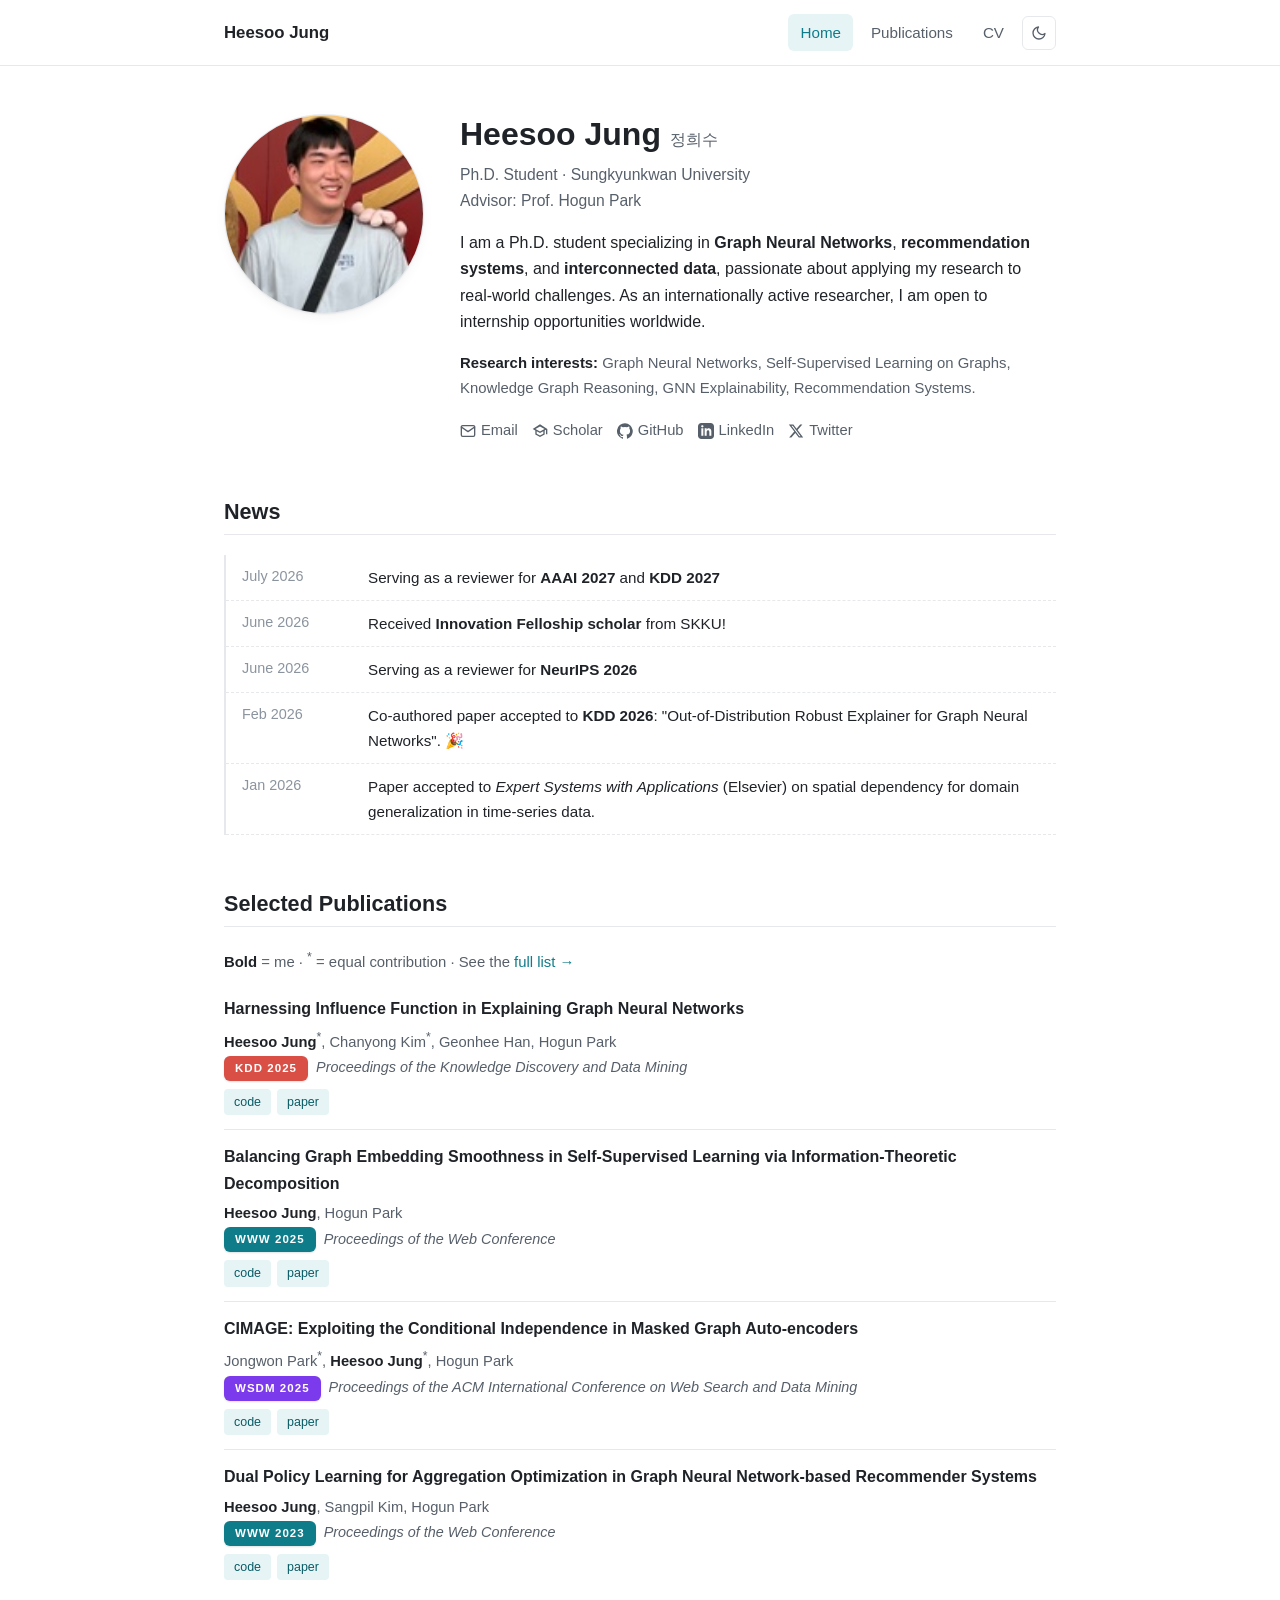
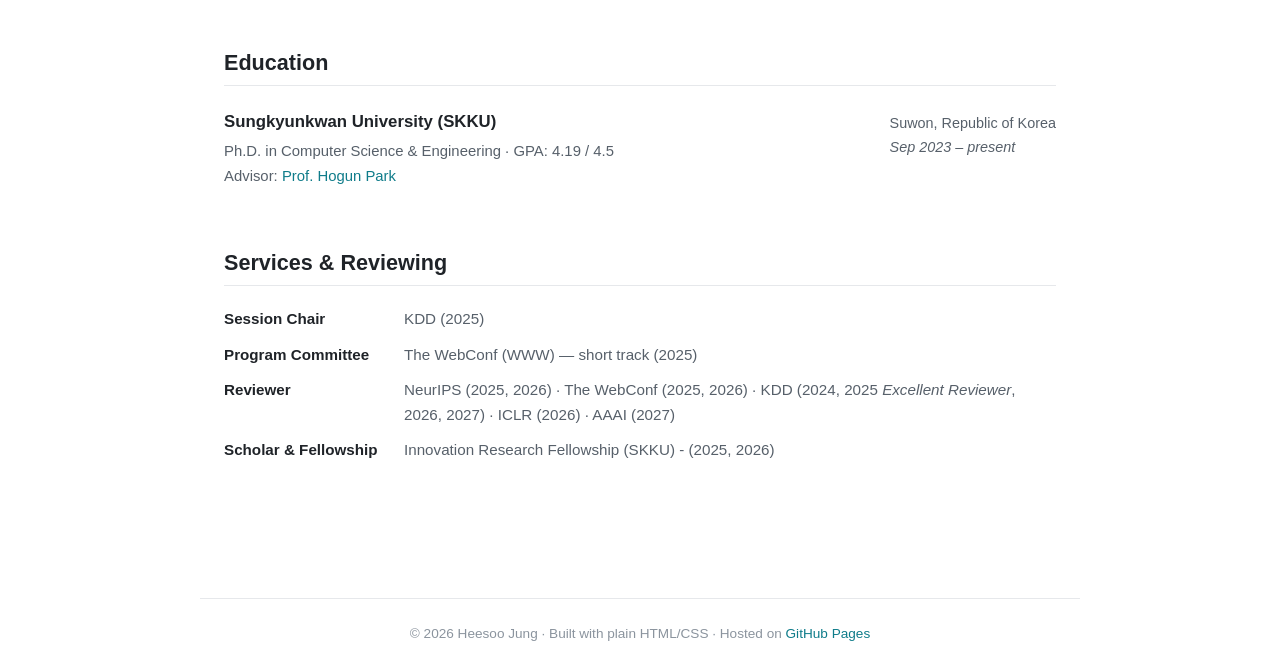
==== index.html @ 2a5d7f58 "Update education details for Ph.D. degree" ====
<!DOCTYPE html>
<html lang="en">
<head>
  <meta charset="UTF-8" />
  <meta name="viewport" content="width=device-width, initial-scale=1.0" />
  <title>Heesoo Jung</title>
  <meta name="description" content="Heesoo Jung — Ph.D. student at Sungkyunkwan University. Research on Graph Neural Networks, recommendation systems, and interconnected data." />
  <link rel="stylesheet" href="assets/css/main.css" />
  <script src="assets/js/theme.js"></script>
  <!-- Favicon (replace with your own) -->
  <link rel="icon" href="data:image/svg+xml,%3Csvg xmlns='http://www.w3.org/2000/svg' viewBox='0 0 100 100'%3E%3Ctext y='.9em' font-size='90'%3E%F0%9F%93%9A%3C/text%3E%3C/svg%3E" />
</head>
<body>

  <!-- ============== NAV (duplicate on every page) ============== -->
  <nav class="navbar">
    <div class="nav-inner">
      <a class="nav-brand" href="index.html">Heesoo Jung</a>
      <div class="nav-links">
        <a href="index.html" class="active">Home</a>
        <a href="publications.html">Publications</a>
        <a href="assets/pdf/CV_Heesoo_Jung.pdf" target="_blank" rel="noopener">CV</a>
        <button class="theme-toggle" aria-label="Toggle dark mode">
          <svg class="moon" viewBox="0 0 24 24" fill="none" stroke="currentColor" stroke-width="2" stroke-linecap="round" stroke-linejoin="round"><path d="M21 12.79A9 9 0 1 1 11.21 3 7 7 0 0 0 21 12.79z"/></svg>
          <svg class="sun" viewBox="0 0 24 24" fill="none" stroke="currentColor" stroke-width="2" stroke-linecap="round" stroke-linejoin="round"><circle cx="12" cy="12" r="4"/><path d="M12 2v2M12 20v2M4.93 4.93l1.41 1.41M17.66 17.66l1.41 1.41M2 12h2M20 12h2M4.93 19.07l1.41-1.41M17.66 6.34l1.41-1.41"/></svg>
        </button>
      </div>
    </div>
  </nav>

  <main>

    <!-- ============== HERO ============== -->
    <section class="hero">
      <!-- Replace placeholder with: <img class="hero-photo" src="assets/img/profile.jpg" alt="Heesoo Jung"> -->
      <img class="hero-photo" src="assets/img/HS.jpg" alt="Heesoo Jung">

      <div>
        <h1>Heesoo Jung <span style="font-size:1rem;color:var(--text-soft);font-weight:400;">정희수</span></h1>
        <div class="hero-meta">
          Ph.D. Student &middot; <a href="https://www.skku.edu" target="_blank" rel="noopener">Sungkyunkwan University</a><br />
          Advisor: <a href="https://sites.google.com/view/hogun-park" target="_blank" rel="noopener">Prof. Hogun Park</a>
        </div>

        <p class="hero-bio">
          I am a Ph.D. student specializing in <strong>Graph Neural Networks</strong>,
          <strong>recommendation systems</strong>, and <strong>interconnected data</strong>,
          passionate about applying my research to real-world challenges. As an internationally
          active researcher, I am open to internship opportunities worldwide.
        </p>

        <p class="hero-bio" style="color:var(--text-soft);font-size:.93rem;">
          <strong style="color:var(--text);">Research interests:</strong>
          Graph Neural Networks, Self-Supervised Learning on Graphs,
          Knowledge Graph Reasoning, GNN Explainability, Recommendation Systems.
        </p>

        <div class="socials">
          <a href="mailto:steve305@g.skku.edu">
            <svg viewBox="0 0 24 24" fill="none" stroke="currentColor" stroke-width="2" stroke-linecap="round" stroke-linejoin="round"><path d="M4 4h16c1.1 0 2 .9 2 2v12c0 1.1-.9 2-2 2H4c-1.1 0-2-.9-2-2V6c0-1.1.9-2 2-2z"/><polyline points="22,6 12,13 2,6"/></svg>
            Email
          </a>
          <a href="https://scholar.google.com/citations?user=NH_YMugAAAAJ&hl=ko" target="_blank" rel="noopener">
            <svg viewBox="0 0 24 24" fill="currentColor"><path d="M12 2L1 9l4 2.18v6L12 21l7-3.82v-6l2-1.09V17h2V9L12 2zm6.82 7L12 12.72 5.18 9 12 5.28 18.82 9zM17 15.99l-5 2.73-5-2.73v-3.72L12 15l5-2.73v3.72z"/></svg>
            Scholar
          </a>
          <a href="https://github.com/steve30572" target="_blank" rel="noopener">
            <svg viewBox="0 0 24 24" fill="currentColor"><path d="M12 .3a12 12 0 0 0-3.8 23.4c.6.1.8-.3.8-.6v-2c-3.3.7-4-1.6-4-1.6-.5-1.4-1.3-1.8-1.3-1.8-1.1-.7.1-.7.1-.7 1.2.1 1.8 1.2 1.8 1.2 1.1 1.8 2.8 1.3 3.5 1 .1-.8.4-1.3.8-1.6-2.7-.3-5.5-1.3-5.5-6 0-1.3.5-2.4 1.2-3.2-.1-.3-.5-1.5.1-3.2 0 0 1-.3 3.3 1.2a11.5 11.5 0 0 1 6 0c2.3-1.5 3.3-1.2 3.3-1.2.6 1.7.2 2.9.1 3.2.8.8 1.2 1.9 1.2 3.2 0 4.6-2.8 5.6-5.5 5.9.4.4.8 1.1.8 2.2v3.3c0 .3.2.7.8.6A12 12 0 0 0 12 .3"/></svg>
            GitHub
          </a>
          <a href="https://www.linkedin.com/in/heesoo-jung-018920285/" target="_blank" rel="noopener">
            <svg viewBox="0 0 24 24" fill="currentColor"><path d="M19 0h-14c-2.761 0-5 2.239-5 5v14c0 2.761 2.239 5 5 5h14c2.761 0 5-2.239 5-5v-14c0-2.761-2.239-5-5-5zm-11 19h-3v-11h3v11zm-1.5-12.268c-.966 0-1.75-.79-1.75-1.764s.784-1.764 1.75-1.764 1.75.79 1.75 1.764-.783 1.764-1.75 1.764zm13.5 12.268h-3v-5.604c0-3.368-4-3.113-4 0v5.604h-3v-11h3v1.765c1.396-2.586 7-2.777 7 2.476v6.759z"/></svg>
            LinkedIn
          </a>
          <a href="https://x.com/" target="_blank" rel="noopener">
            <svg viewBox="0 0 24 24" fill="currentColor"><path d="M18.244 2.25h3.308l-7.227 8.26 8.502 11.24H16.17l-5.214-6.817L4.99 21.75H1.68l7.73-8.835L1.254 2.25H8.08l4.713 6.231zm-1.161 17.52h1.833L7.084 4.126H5.117z"/></svg>
            Twitter
          </a>
        </div>
      </div>
    </section>

    <!-- ============== NEWS ============== -->
    <section id="news">
      <h2>News</h2>
      <ul class="news-list">
        <li>
          <span class="news-date">July 2026</span>
          <span class="news-text">Serving as a reviewer for <strong>AAAI 2027</strong> and <strong>KDD 2027</strong></span>
        </li>
        <li>
          <span class="news-date">June 2026</span>
          <span class="news-text">Received <strong>Innovation Felloship scholar</strong> from SKKU!</span>
        </li>
        <li>
          <span class="news-date">June 2026</span>
          <span class="news-text">Serving as a reviewer for <strong>NeurIPS 2026</strong></span>
        </li>
        <li>
          <span class="news-date">Feb 2026</span>
          <span class="news-text">Co-authored paper accepted to <strong>KDD 2026</strong>: "Out-of-Distribution Robust Explainer for Graph Neural Networks". 🎉</span>
        </li>
        <li>
          <span class="news-date">Jan 2026</span>
          <span class="news-text">Paper accepted to <em>Expert Systems with Applications</em> (Elsevier) on spatial dependency for domain generalization in time-series data.</span>
        </li>
        <li>
          <span class="news-date">Nov 2025</span>
          <span class="news-text">Serving as a reviewer for <strong>ICLR 2026</strong>, <strong>The WebConf 2026</strong>, and <strong>KDD 2026</strong>.</span>
        </li>
        <li>
          <span class="news-date">May 2025</span>
          <span class="news-text">Paper accepted to <strong>KDD 2025</strong>: "Harnessing Influence Function in Explaining Graph Neural Networks". Served as <em>Session Chair</em>!</span>
        </li>
        <li>
          <span class="news-date">May 2025</span>
          <span class="news-text">Two papers accepted to <strong>ACL 2025 Findings</strong> and <strong>PAKDD 2025</strong> on knowledge graph reasoning.</span>
        </li>
        <li>
          <span class="news-date">Jan 2025</span>
          <span class="news-text">Received <strong>Excellent Reviewer Award</strong> at KDD 2025.</span>
        </li>
        <li>
          <span class="news-date">Jan 2025</span>
          <span class="news-text">Paper accepted to <strong>WWW 2025</strong> on balancing graph embedding smoothness in SSL.</span>
        </li>
        <li>
          <span class="news-date">Oct 2024</span>
          <span class="news-text">Paper accepted to <strong>WSDM 2025</strong>: "CIMAGE: Exploiting the Conditional Independence in Masked Graph Auto-encoders".</span>
        </li>
        <li>
          <span class="news-date">Sep 2023</span>
          <span class="news-text">Started Ph.D. in Computer Science and Engineering at <strong>Sungkyunkwan University</strong> under Prof. Hogun Park.</span>
        </li>
      </ul>
    </section>

    <!-- ============== SELECTED PUBLICATIONS ============== -->
    <section id="selected-publications">
      <h2>Selected Publications</h2>
      <p style="color:var(--text-soft);font-size:.93rem;margin-bottom:8px;">
        <span class="me" style="color:var(--text);font-weight:700;">Bold</span> = me &middot;
        <sup>*</sup> = equal contribution &middot;
        See the <a href="publications.html">full list →</a>
      </p>

      <div class="pub">
        <div class="pub-title">Harnessing Influence Function in Explaining Graph Neural Networks</div>
        <div class="pub-authors"><span class="me">Heesoo Jung</span><sup>*</sup>, Chanyong Kim<sup>*</sup>, Geonhee Han, Hogun Park</div>
        <div class="pub-venue"><span class="venue-tag venue-kdd">KDD 2025</span><span class="venue-full">Proceedings of the Knowledge Discovery and Data Mining</span></div>
        <div class="pub-links">
          <a class="pub-link" href="#">code</a>
          <a class="pub-link" href="#">paper</a>
        </div>
      </div>

      <div class="pub">
        <div class="pub-title">Balancing Graph Embedding Smoothness in Self-Supervised Learning via Information-Theoretic Decomposition</div>
        <div class="pub-authors"><span class="me">Heesoo Jung</span>, Hogun Park</div>
        <div class="pub-venue"><span class="venue-tag venue-www">WWW 2025</span><span class="venue-full">Proceedings of the Web Conference</span></div>
        <div class="pub-links">
          <a class="pub-link" href="#">code</a>
          <a class="pub-link" href="#">paper</a>
        </div>
      </div>

      <div class="pub">
        <div class="pub-title">CIMAGE: Exploiting the Conditional Independence in Masked Graph Auto-encoders</div>
        <div class="pub-authors">Jongwon Park<sup>*</sup>, <span class="me">Heesoo Jung</span><sup>*</sup>, Hogun Park</div>
        <div class="pub-venue"><span class="venue-tag venue-wsdm">WSDM 2025</span><span class="venue-full">Proceedings of the ACM International Conference on Web Search and Data Mining</span></div>
        <div class="pub-links">
          <a class="pub-link" href="#">code</a>
          <a class="pub-link" href="#">paper</a>
        </div>
      </div>

      <div class="pub">
        <div class="pub-title">Dual Policy Learning for Aggregation Optimization in Graph Neural Network-based Recommender Systems</div>
        <div class="pub-authors"><span class="me">Heesoo Jung</span>, Sangpil Kim, Hogun Park</div>
        <div class="pub-venue"><span class="venue-tag venue-www">WWW 2023</span><span class="venue-full">Proceedings of the Web Conference</span></div>
        <div class="pub-links">
          <a class="pub-link" href="#">code</a>
          <a class="pub-link" href="#">paper</a>
        </div>
      </div>
    </section>

    <!-- ============== EDUCATION ============== -->
    <section id="education">
      <h2>Education</h2>
      <div class="info-block">
        <div>
          <h3>Sungkyunkwan University (SKKU)</h3>
          <div style="color:var(--text-soft);font-size:.93rem;">Ph.D. in Computer Science & Engineering &middot; GPA: 4.19 / 4.5</div>
          <div style="color:var(--text-soft);font-size:.93rem;">Advisor: <a href="https://sites.google.com/view/hogun-park" target="_blank" rel="noopener">Prof. Hogun Park</a></div>
        </div>
        <div class="meta">
          Suwon, Republic of Korea<br />
          <em>Sep 2023 – present</em>
        </div>
      </div>
    </section>

    <!-- ============== SERVICES ============== -->
    <section id="services">
      <h2>Services &amp; Reviewing</h2>
      <dl class="kv-list">
        <dt>Session Chair</dt>
        <dd>KDD (2025)</dd>

        <dt>Program Committee</dt>
        <dd>The WebConf (WWW) — short track (2025)</dd>

        <dt>Reviewer</dt>
        <dd>
          NeurIPS (2025, 2026) &middot;
          The WebConf (2025, 2026) &middot;
          KDD (2024, 2025 <em>Excellent Reviewer</em>, 2026, 2027) &middot;
          ICLR (2026) &middot;
          AAAI (2027)
        </dd>
        <dt>Scholar & Fellowship</dt>
        <dd>
          Innovation Research Fellowship (SKKU) - (2025, 2026)
        </dd>
      </dl>
    </section>

  </main>

  <footer>
    © <span id="year">2026</span> Heesoo Jung &middot;
    Built with plain HTML/CSS &middot;
    Hosted on <a href="https://pages.github.com/" target="_blank" rel="noopener">GitHub Pages</a>
  </footer>

  <script>
    document.getElementById("year").textContent = new Date().getFullYear();
  </script>
</body>
</html>
---- assets/css/main.css ----
/* =============================================================
   Personal homepage — al-folio inspired, plain HTML/CSS
   Tweak the CSS variables below to retheme quickly.
   ============================================================= */

:root {
  --bg: #ffffff;
  --bg-soft: #f8f9fa;
  --text: #1f2328;
  --text-soft: #57606a;
  --muted: #8b949e;
  --border: #e6e8eb;
  --accent: #0f7c8a;        /* primary accent (links, highlights) */
  --accent-soft: #e6f4f6;
  --accent-strong: #0a5c66;
  --shadow: 0 1px 2px rgba(0,0,0,.04), 0 4px 12px rgba(0,0,0,.04);
  --radius: 10px;
  --font-sans: -apple-system, BlinkMacSystemFont, "Inter", "Segoe UI", Helvetica, Arial, sans-serif;
  --font-serif: "Source Serif Pro", Georgia, "Times New Roman", serif;
}

html[data-theme="dark"] {
  --bg: #0d1117;
  --bg-soft: #161b22;
  --text: #e6edf3;
  --text-soft: #b6bec9;
  --muted: #8b949e;
  --border: #30363d;
  --accent: #4dd0e1;
  --accent-soft: #163b40;
  --accent-strong: #80deea;
  --shadow: 0 1px 2px rgba(0,0,0,.4), 0 4px 16px rgba(0,0,0,.4);
}

* { box-sizing: border-box; }

html, body {
  margin: 0;
  padding: 0;
  background: var(--bg);
  color: var(--text);
  font-family: var(--font-sans);
  font-size: 16px;
  line-height: 1.65;
  -webkit-font-smoothing: antialiased;
  text-rendering: optimizeLegibility;
  transition: background-color .2s ease, color .2s ease;
}

a {
  color: var(--accent);
  text-decoration: none;
  transition: color .15s ease;
}
a:hover { color: var(--accent-strong); text-decoration: underline; }

/* ---------- Navigation ---------- */
.navbar {
  position: sticky;
  top: 0;
  z-index: 50;
  background: rgba(255,255,255,.85);
  backdrop-filter: saturate(180%) blur(10px);
  -webkit-backdrop-filter: saturate(180%) blur(10px);
  border-bottom: 1px solid var(--border);
}
html[data-theme="dark"] .navbar { background: rgba(13,17,23,.85); }

.nav-inner {
  max-width: 880px;
  margin: 0 auto;
  padding: 14px 24px;
  display: flex;
  align-items: center;
  justify-content: space-between;
  gap: 16px;
}
.nav-brand {
  font-weight: 600;
  font-size: 1.05rem;
  color: var(--text);
}
.nav-brand:hover { text-decoration: none; }

.nav-links {
  display: flex;
  align-items: center;
  gap: 6px;
  flex-wrap: wrap;
}
.nav-links a {
  color: var(--text-soft);
  padding: 6px 12px;
  border-radius: 6px;
  font-weight: 500;
  font-size: .95rem;
}
.nav-links a:hover {
  background: var(--bg-soft);
  color: var(--text);
  text-decoration: none;
}
.nav-links a.active {
  color: var(--accent);
  background: var(--accent-soft);
}

.theme-toggle {
  background: transparent;
  border: 1px solid var(--border);
  color: var(--text-soft);
  border-radius: 6px;
  cursor: pointer;
  width: 34px;
  height: 34px;
  display: inline-flex;
  align-items: center;
  justify-content: center;
  transition: all .15s ease;
}
.theme-toggle:hover { color: var(--accent); border-color: var(--accent); }
.theme-toggle svg { width: 16px; height: 16px; }
html[data-theme="dark"] .theme-toggle .sun { display: inline; }
html[data-theme="dark"] .theme-toggle .moon { display: none; }
html:not([data-theme="dark"]) .theme-toggle .sun { display: none; }
html:not([data-theme="dark"]) .theme-toggle .moon { display: inline; }

/* ---------- Layout ---------- */
main {
  max-width: 880px;
  margin: 0 auto;
  padding: 48px 24px 80px;
}

section { margin-bottom: 56px; }

h1, h2, h3 { color: var(--text); line-height: 1.25; }
h1 { font-size: 2rem; margin: 0 0 8px; font-weight: 700; }
h2 {
  font-size: 1.35rem;
  margin: 0 0 20px;
  padding-bottom: 8px;
  border-bottom: 1px solid var(--border);
  font-weight: 600;
}
h3 { font-size: 1.05rem; margin: 0 0 6px; font-weight: 600; }

p { margin: 0 0 12px; color: var(--text); }

/* ---------- Hero / profile ---------- */
.hero {
  display: grid;
  grid-template-columns: 200px 1fr;
  gap: 36px;
  align-items: start;
  margin-bottom: 56px;
}
.hero-photo {
  width: 200px;
  height: 200px;
  border-radius: 50%;
  object-fit: cover;
  border: 1px solid var(--border);
  background: var(--bg-soft);
  box-shadow: var(--shadow);
}
.hero-photo-placeholder {
  width: 200px;
  height: 200px;
  border-radius: 50%;
  background: linear-gradient(135deg, var(--accent-soft), var(--bg-soft));
  display: flex;
  align-items: center;
  justify-content: center;
  font-size: 3rem;
  color: var(--accent);
  font-weight: 600;
  border: 1px solid var(--border);
}
.hero-meta { color: var(--text-soft); font-size: .98rem; margin-top: 4px; }
.hero-meta a { color: var(--text-soft); }
.hero-meta a:hover { color: var(--accent); }
.hero-bio { margin-top: 16px; }
.hero-bio strong { color: var(--text); }

.socials {
  display: flex;
  gap: 14px;
  margin-top: 18px;
  flex-wrap: wrap;
}
.socials a {
  color: var(--text-soft);
  display: inline-flex;
  align-items: center;
  gap: 5px;
  font-size: .92rem;
}
.socials a:hover { color: var(--accent); text-decoration: none; }
.socials svg { width: 16px; height: 16px; }

@media (max-width: 640px) {
  .hero { grid-template-columns: 1fr; text-align: center; }
  .hero-photo, .hero-photo-placeholder { margin: 0 auto; }
  .socials { justify-content: center; }
}

/* ---------- News ---------- */
.news-list {
  list-style: none;
  padding: 0;
  margin: 0;
  border-left: 2px solid var(--border);
  max-height: 280px;
  overflow-y: auto;
}
.news-list li {
  display: grid;
  grid-template-columns: 110px 1fr;
  gap: 16px;
  padding: 10px 16px;
  border-bottom: 1px dashed var(--border);
}
.news-list li:last-child { border-bottom: none; }
.news-date {
  color: var(--muted);
  font-variant-numeric: tabular-nums;
  font-size: .9rem;
  white-space: nowrap;
}
.news-text { color: var(--text); font-size: .95rem; }

@media (max-width: 640px) {
  .news-list li { grid-template-columns: 1fr; gap: 2px; }
}

/* ---------- Publications ---------- */
.year-header {
  font-size: 1.1rem;
  font-weight: 700;
  color: var(--accent);
  margin: 32px 0 14px;
  padding-top: 8px;
}
.year-header:first-of-type { margin-top: 0; }

.pub {
  padding: 14px 0;
  border-bottom: 1px solid var(--border);
}
.pub:last-child { border-bottom: none; }

.pub-title {
  font-weight: 600;
  color: var(--text);
  font-size: 1rem;
  margin-bottom: 4px;
}
.pub-authors {
  font-size: .92rem;
  color: var(--text-soft);
  margin-bottom: 2px;
}
.pub-authors .me { color: var(--text); font-weight: 700; }
.pub-venue {
  display: flex;
  flex-wrap: wrap;
  align-items: center;
  gap: 8px;
  color: var(--text-soft);
  font-size: .9rem;
  margin-bottom: 8px;
}
.pub-venue .venue-full { font-style: italic; }
.pub-venue em { font-style: italic; }

/* ---------- Venue tags ---------- */
.venue-tag {
  display: inline-block;
  padding: 3px 11px;
  border-radius: 6px;
  font-size: .72rem;
  font-weight: 700;
  letter-spacing: .09em;
  text-transform: uppercase;
  font-style: normal;
  white-space: nowrap;
  color: #fff;
  background: var(--venue, #64748b);
  box-shadow: 0 1px 2px rgba(0,0,0,.12);
}
html[data-theme="dark"] .venue-tag {
  box-shadow: none;
  filter: saturate(.92) brightness(1.06);
}

.venue-kdd    { --venue: #d94f45; }
.venue-www    { --venue: #0f7c8a; }
.venue-wsdm   { --venue: #7c3aed; }
.venue-acl    { --venue: #2f5fe0; }
.venue-pakdd  { --venue: #b45309; }
.venue-npj    { --venue: #0f766e; }
.venue-eswa   { --venue: #475569; }
.venue-workshop { --venue: #64748b; }
.pub-links {
  display: flex;
  gap: 6px;
  flex-wrap: wrap;
}
.pub-link {
  display: inline-block;
  padding: 2px 9px;
  font-size: .78rem;
  font-weight: 500;
  border-radius: 4px;
  background: var(--accent-soft);
  color: var(--accent-strong);
  border: 1px solid transparent;
  transition: all .15s ease;
}
.pub-link:hover {
  background: var(--accent);
  color: #fff;
  text-decoration: none;
}
html[data-theme="dark"] .pub-link { color: var(--accent); }
html[data-theme="dark"] .pub-link:hover { color: #0d1117; }

.pub-badge {
  display: inline-block;
  padding: 1px 7px;
  font-size: .72rem;
  font-weight: 600;
  border-radius: 3px;
  background: var(--text);
  color: var(--bg);
  margin-left: 6px;
  vertical-align: middle;
  letter-spacing: .02em;
}

/* ---------- Education / Services tables ---------- */
.info-block {
  display: grid;
  grid-template-columns: 1fr auto;
  gap: 8px 24px;
  padding: 6px 0;
  border-bottom: 1px solid var(--border);
}
.info-block:last-child { border-bottom: none; }
.info-block .meta { color: var(--text-soft); font-size: .9rem; }

.kv-list {
  display: grid;
  grid-template-columns: 160px 1fr;
  gap: 10px 20px;
}
.kv-list dt { color: var(--text); font-weight: 600; font-size: .95rem; }
.kv-list dd { margin: 0; color: var(--text-soft); font-size: .95rem; }

@media (max-width: 640px) {
  .kv-list { grid-template-columns: 1fr; gap: 2px 0; }
  .kv-list dd { margin-bottom: 10px; }
}

/* ---------- Footer ---------- */
footer {
  max-width: 880px;
  margin: 0 auto;
  padding: 24px;
  color: var(--muted);
  font-size: .85rem;
  text-align: center;
  border-top: 1px solid var(--border);
}
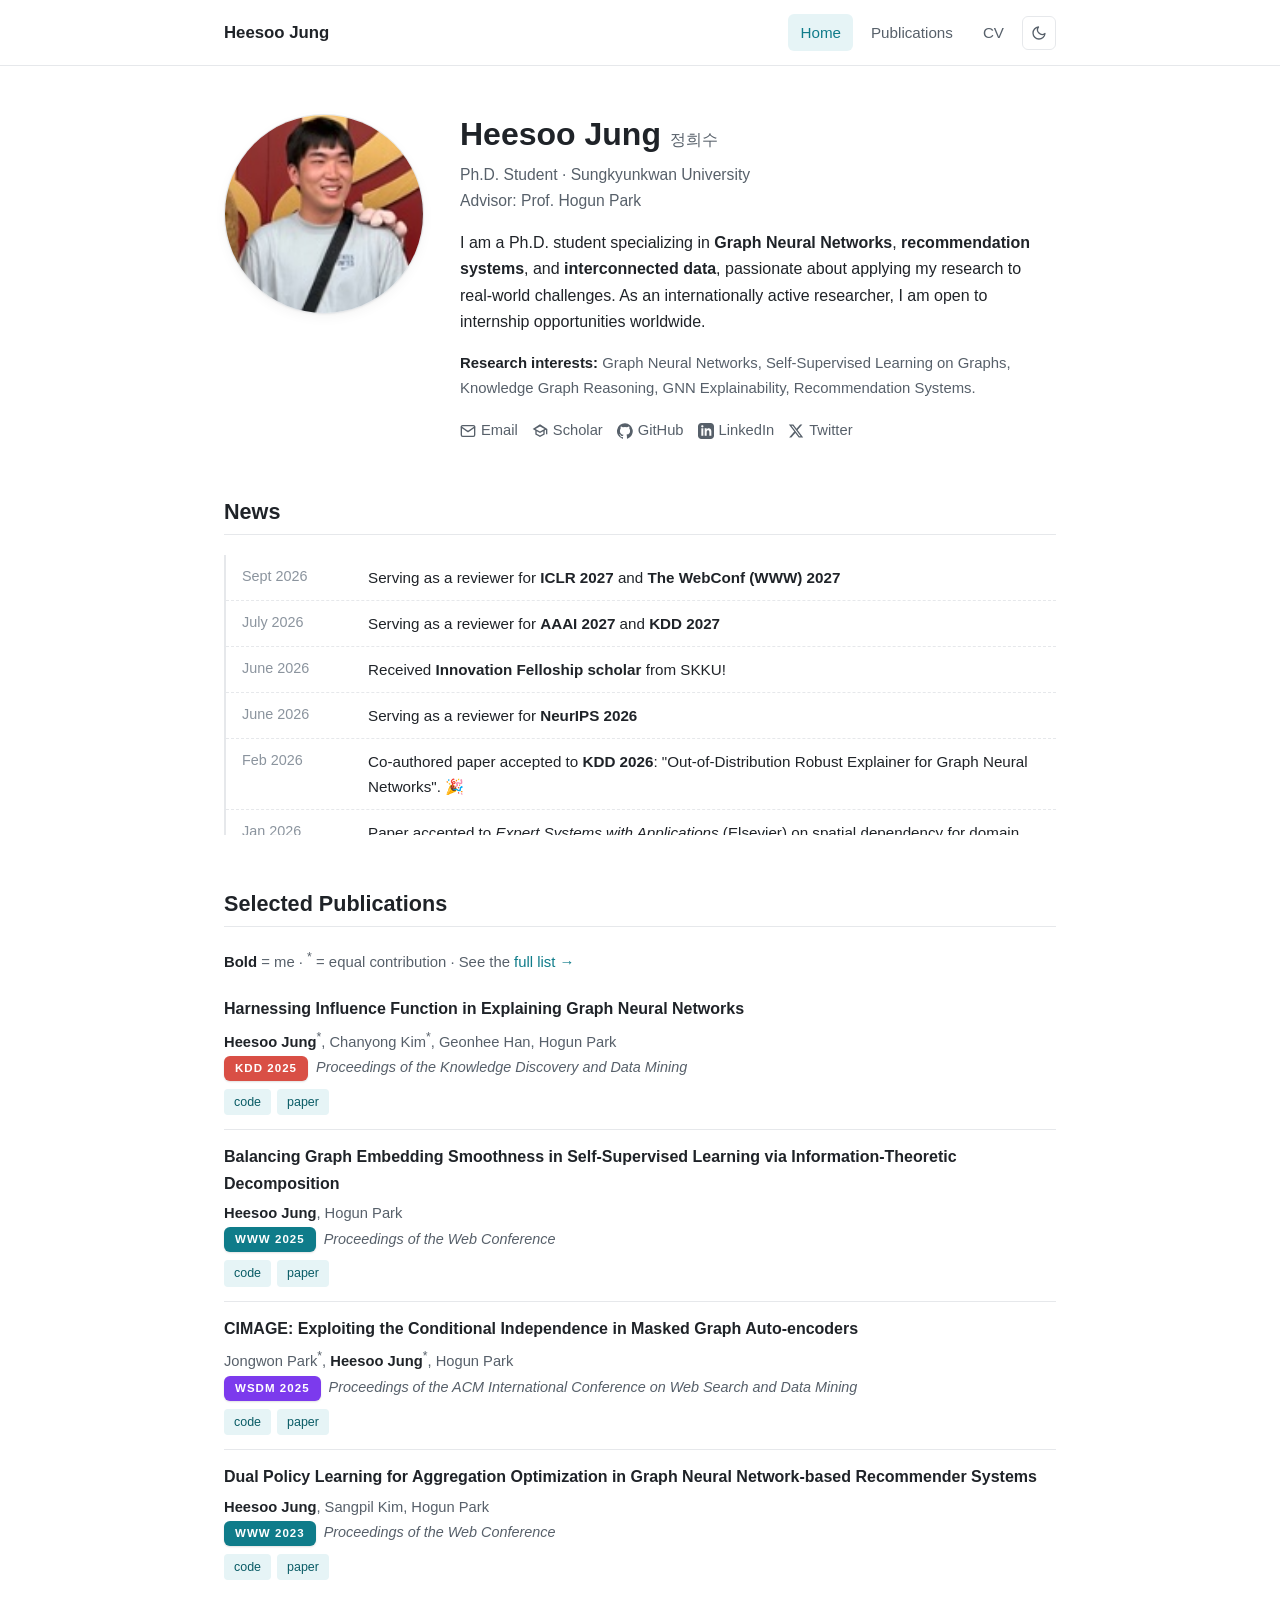
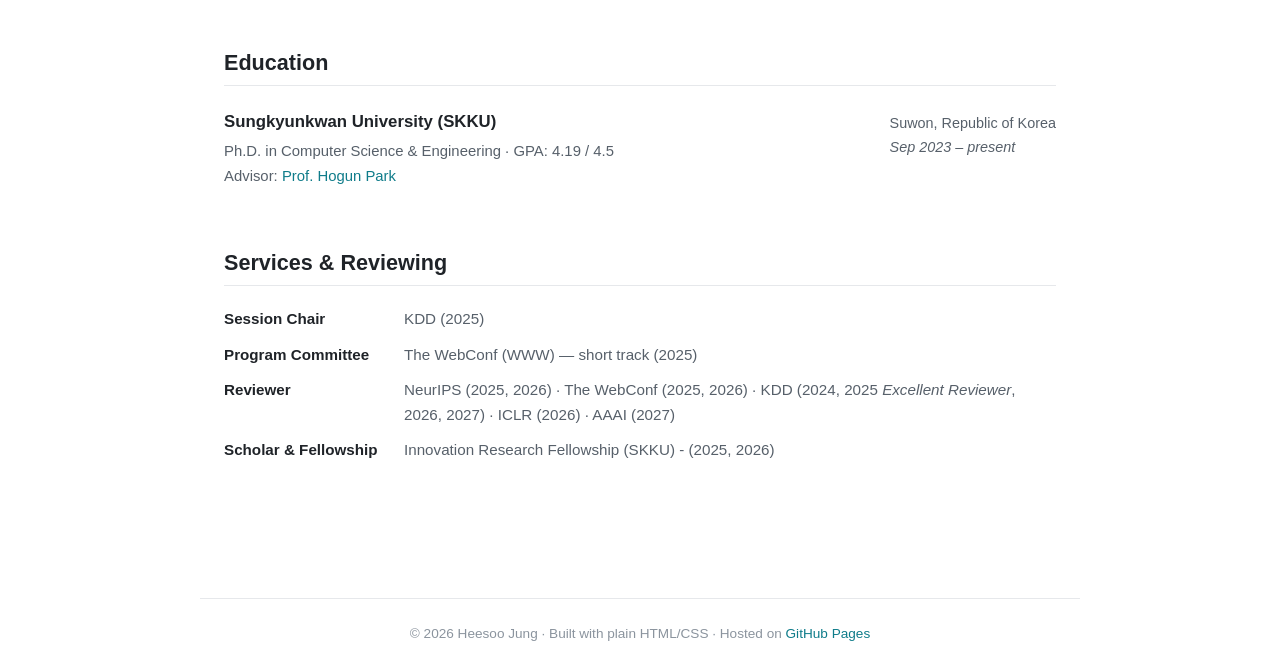
==== commit 26daf112: "Add news items for September 2026" ====
--- a/index.html
+++ b/index.html
@@ -85,6 +85,10 @@
       <h2>News</h2>
       <ul class="news-list">
         <li>
+          <span class="news-date">Sept 2026</span>
+          <span class="news-text">Serving as a reviewer for <strong>ICLR 2027</strong> and <strong>The WebConf (WWW) 2027</strong></span>
+        </li>
+        <li>
           <span class="news-date">July 2026</span>
           <span class="news-text">Serving as a reviewer for <strong>AAAI 2027</strong> and <strong>KDD 2027</strong></span>
         </li>
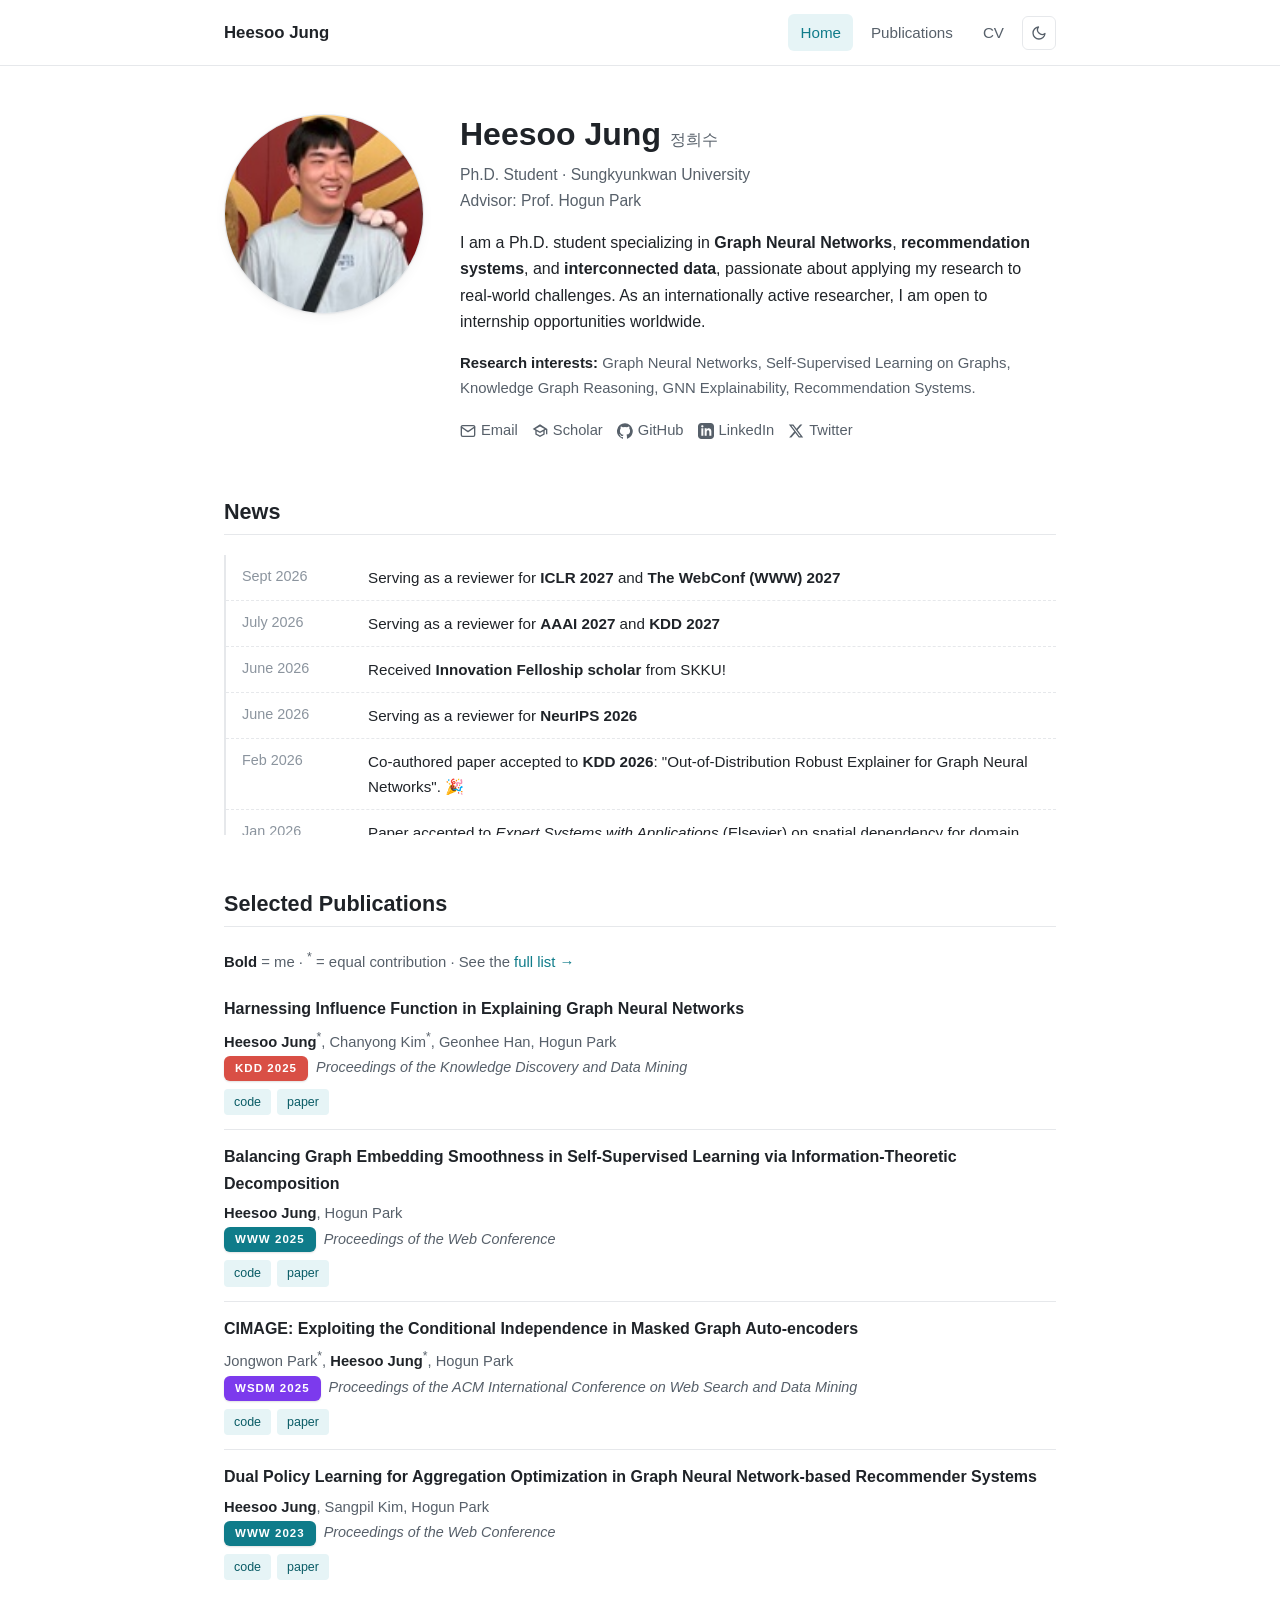
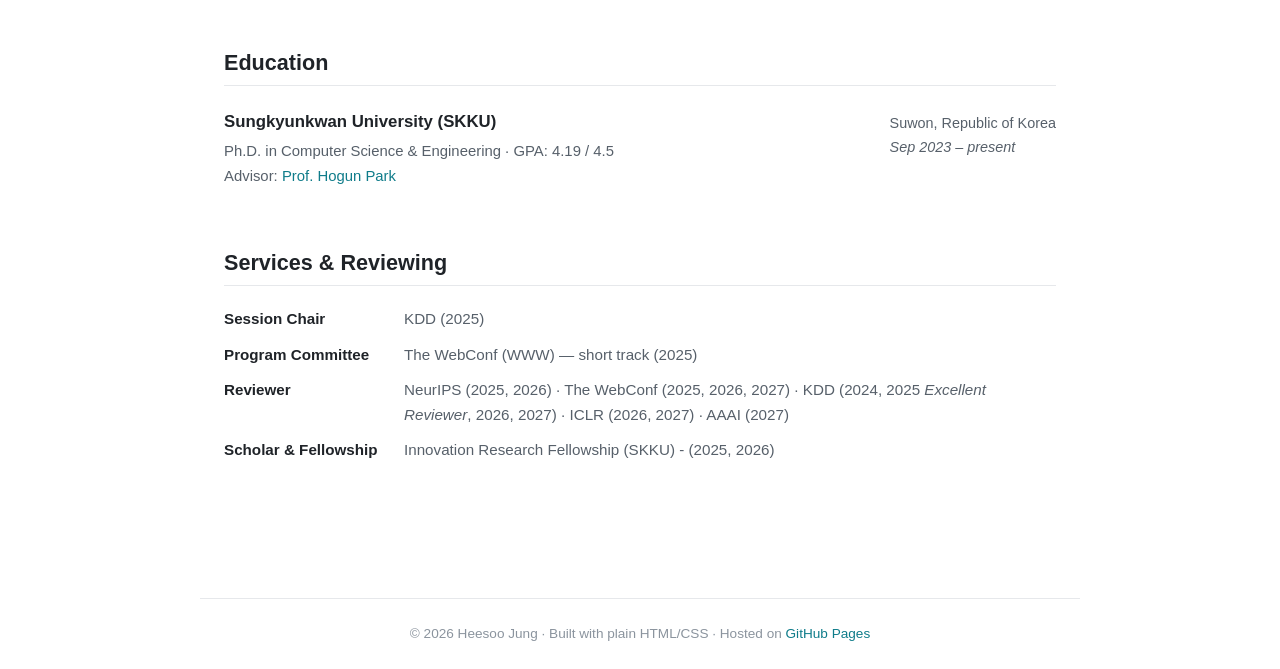
==== commit d8b89462: "Update reviewer and fellowship years in index.html" ====
--- a/index.html
+++ b/index.html
@@ -218,9 +218,9 @@
         <dt>Reviewer</dt>
         <dd>
           NeurIPS (2025, 2026) &middot;
-          The WebConf (2025, 2026) &middot;
+          The WebConf (2025, 2026, 2027) &middot;
           KDD (2024, 2025 <em>Excellent Reviewer</em>, 2026, 2027) &middot;
-          ICLR (2026) &middot;
+          ICLR (2026, 2027) &middot;
           AAAI (2027)
         </dd>
         <dt>Scholar & Fellowship</dt>
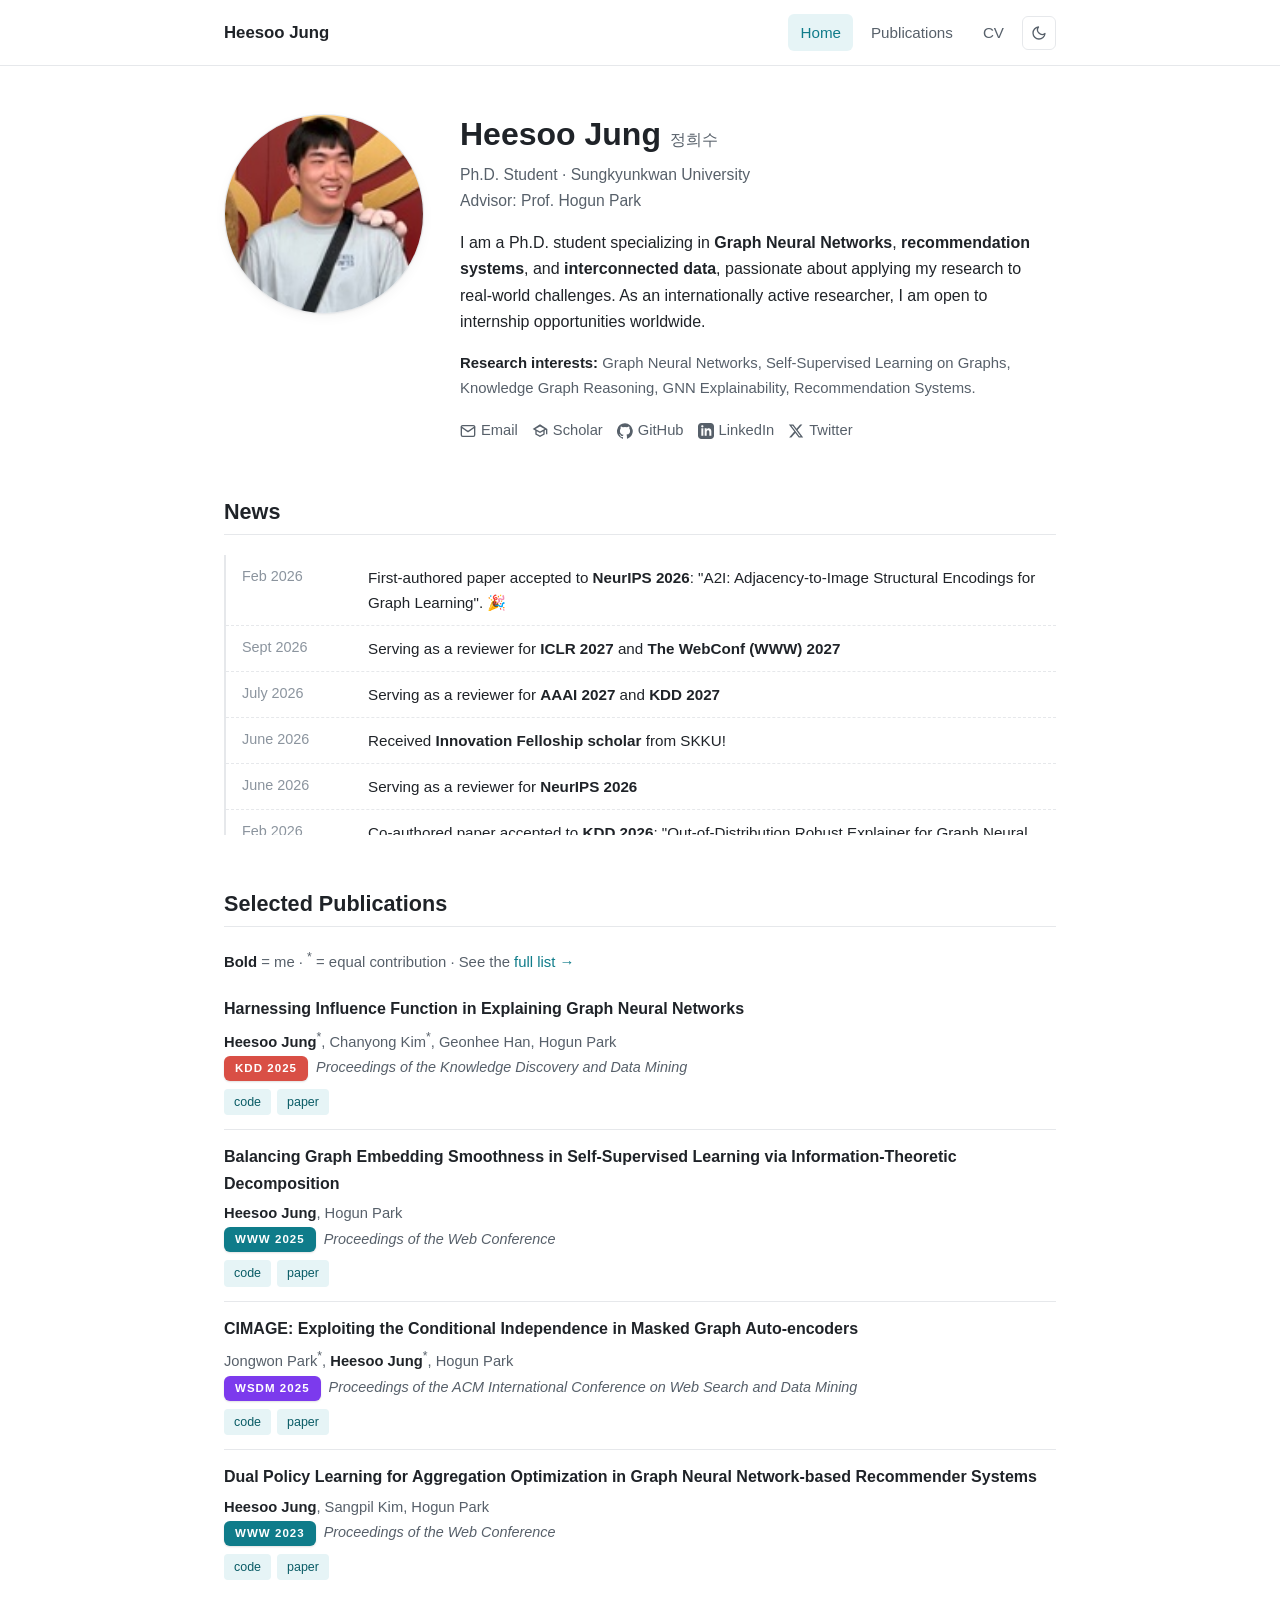
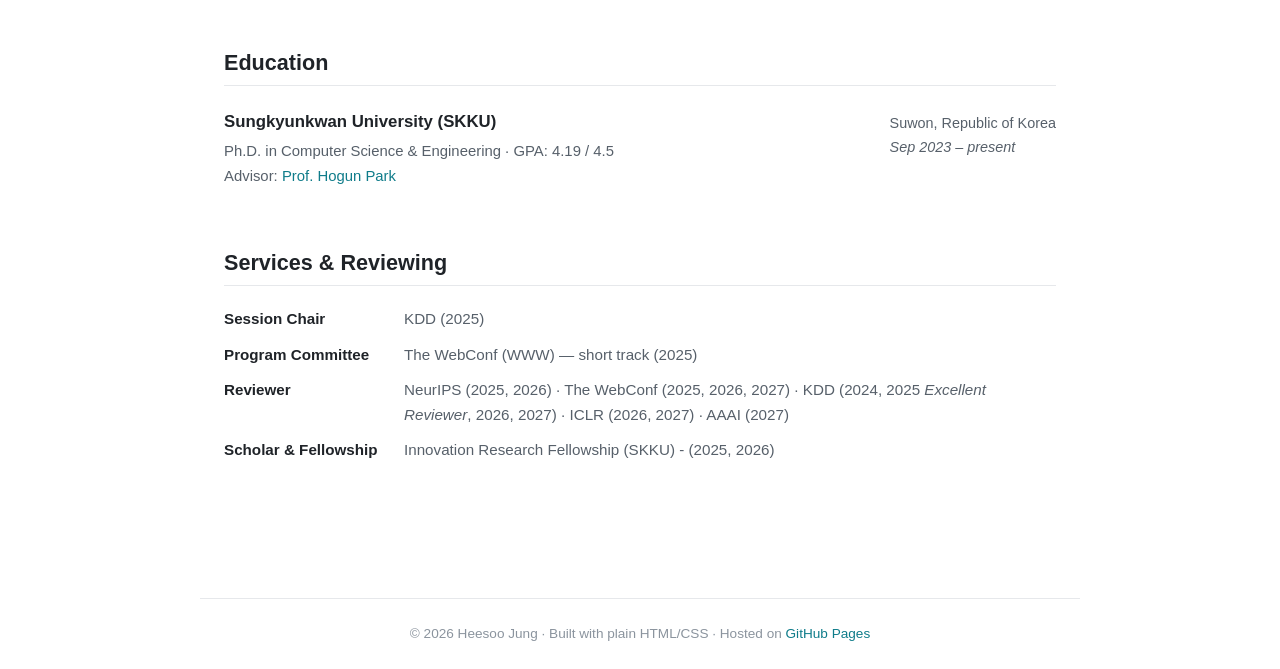
==== commit ac639c8b: "Add news item for NeurIPS 2026 paper acceptance" ====
--- a/index.html
+++ b/index.html
@@ -85,6 +85,10 @@
       <h2>News</h2>
       <ul class="news-list">
         <li>
+          <span class="news-date">Feb 2026</span>
+          <span class="news-text">First-authored paper accepted to <strong>NeurIPS 2026</strong>: "A2I: Adjacency-to-Image Structural Encodings for Graph Learning". 🎉</span>
+        </li>
+        <li>
           <span class="news-date">Sept 2026</span>
           <span class="news-text">Serving as a reviewer for <strong>ICLR 2027</strong> and <strong>The WebConf (WWW) 2027</strong></span>
         </li>
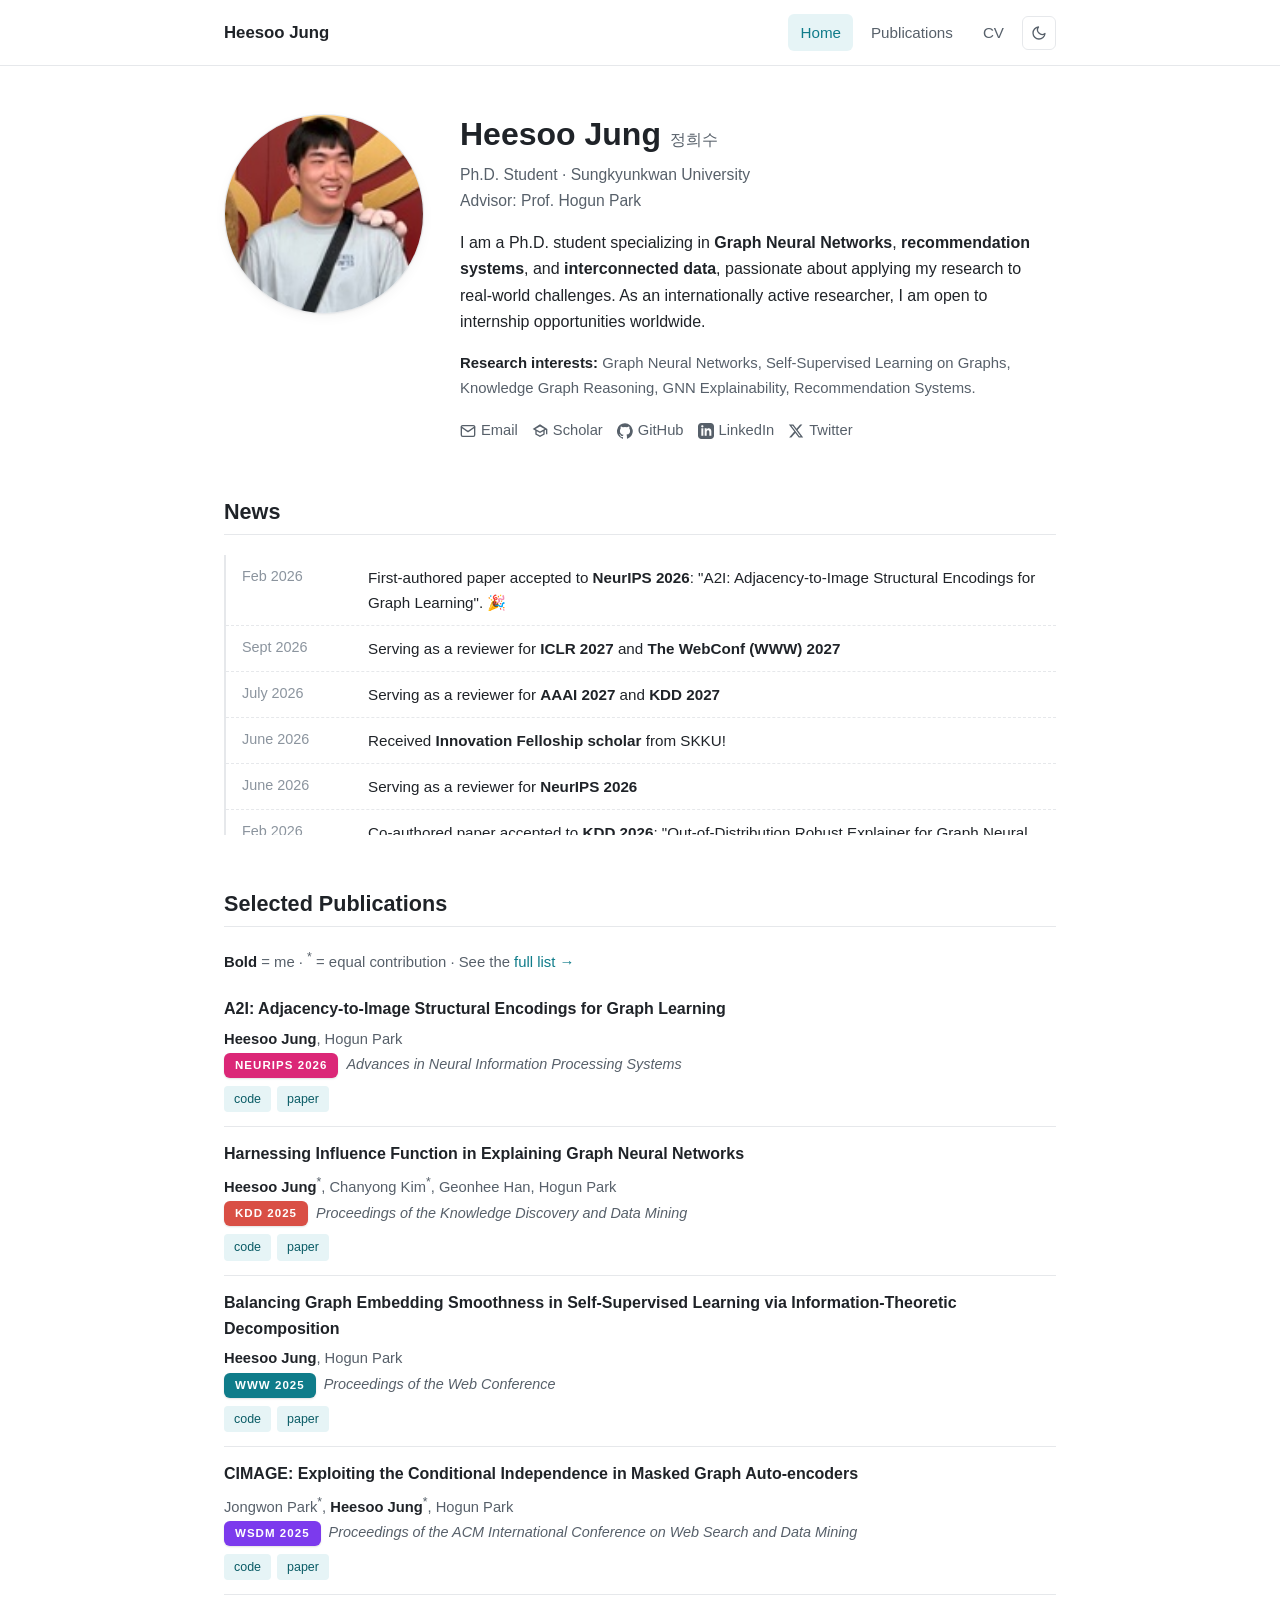
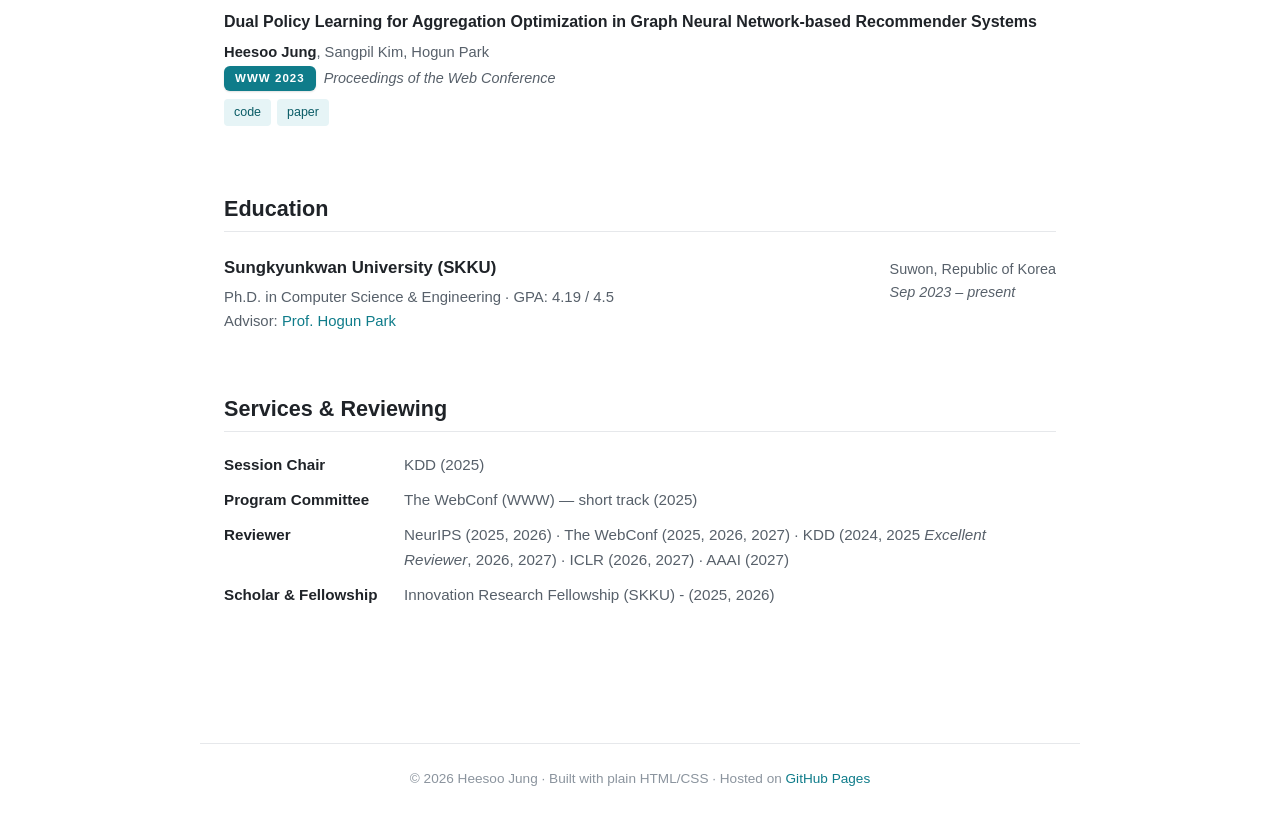
==== commit 65617bbf: "added Neurips Publication" ====
--- a/index.html
+++ b/index.html
@@ -153,6 +153,16 @@
       </p>
 
       <div class="pub">
+        <div class="pub-title">A2I: Adjacency-to-Image Structural Encodings for Graph Learning</div>
+        <div class="pub-authors"><span class="me">Heesoo Jung</span>, Hogun Park</div>
+        <div class="pub-venue"><span class="venue-tag venue-neurips">NeurIPS 2026</span><span class="venue-full">Advances in Neural Information Processing Systems</span></div>
+        <div class="pub-links">
+          <a class="pub-link" href="#">code</a>
+          <a class="pub-link" href="#">paper</a>
+        </div>
+      </div>
+
+      <div class="pub">
         <div class="pub-title">Harnessing Influence Function in Explaining Graph Neural Networks</div>
         <div class="pub-authors"><span class="me">Heesoo Jung</span><sup>*</sup>, Chanyong Kim<sup>*</sup>, Geonhee Han, Hogun Park</div>
         <div class="pub-venue"><span class="venue-tag venue-kdd">KDD 2025</span><span class="venue-full">Proceedings of the Knowledge Discovery and Data Mining</span></div>
--- a/assets/css/main.css
+++ b/assets/css/main.css
@@ -294,6 +294,7 @@
   filter: saturate(.92) brightness(1.06);
 }
 
+.venue-neurips { --venue: #db2777; }
 .venue-kdd    { --venue: #d94f45; }
 .venue-www    { --venue: #0f7c8a; }
 .venue-wsdm   { --venue: #7c3aed; }
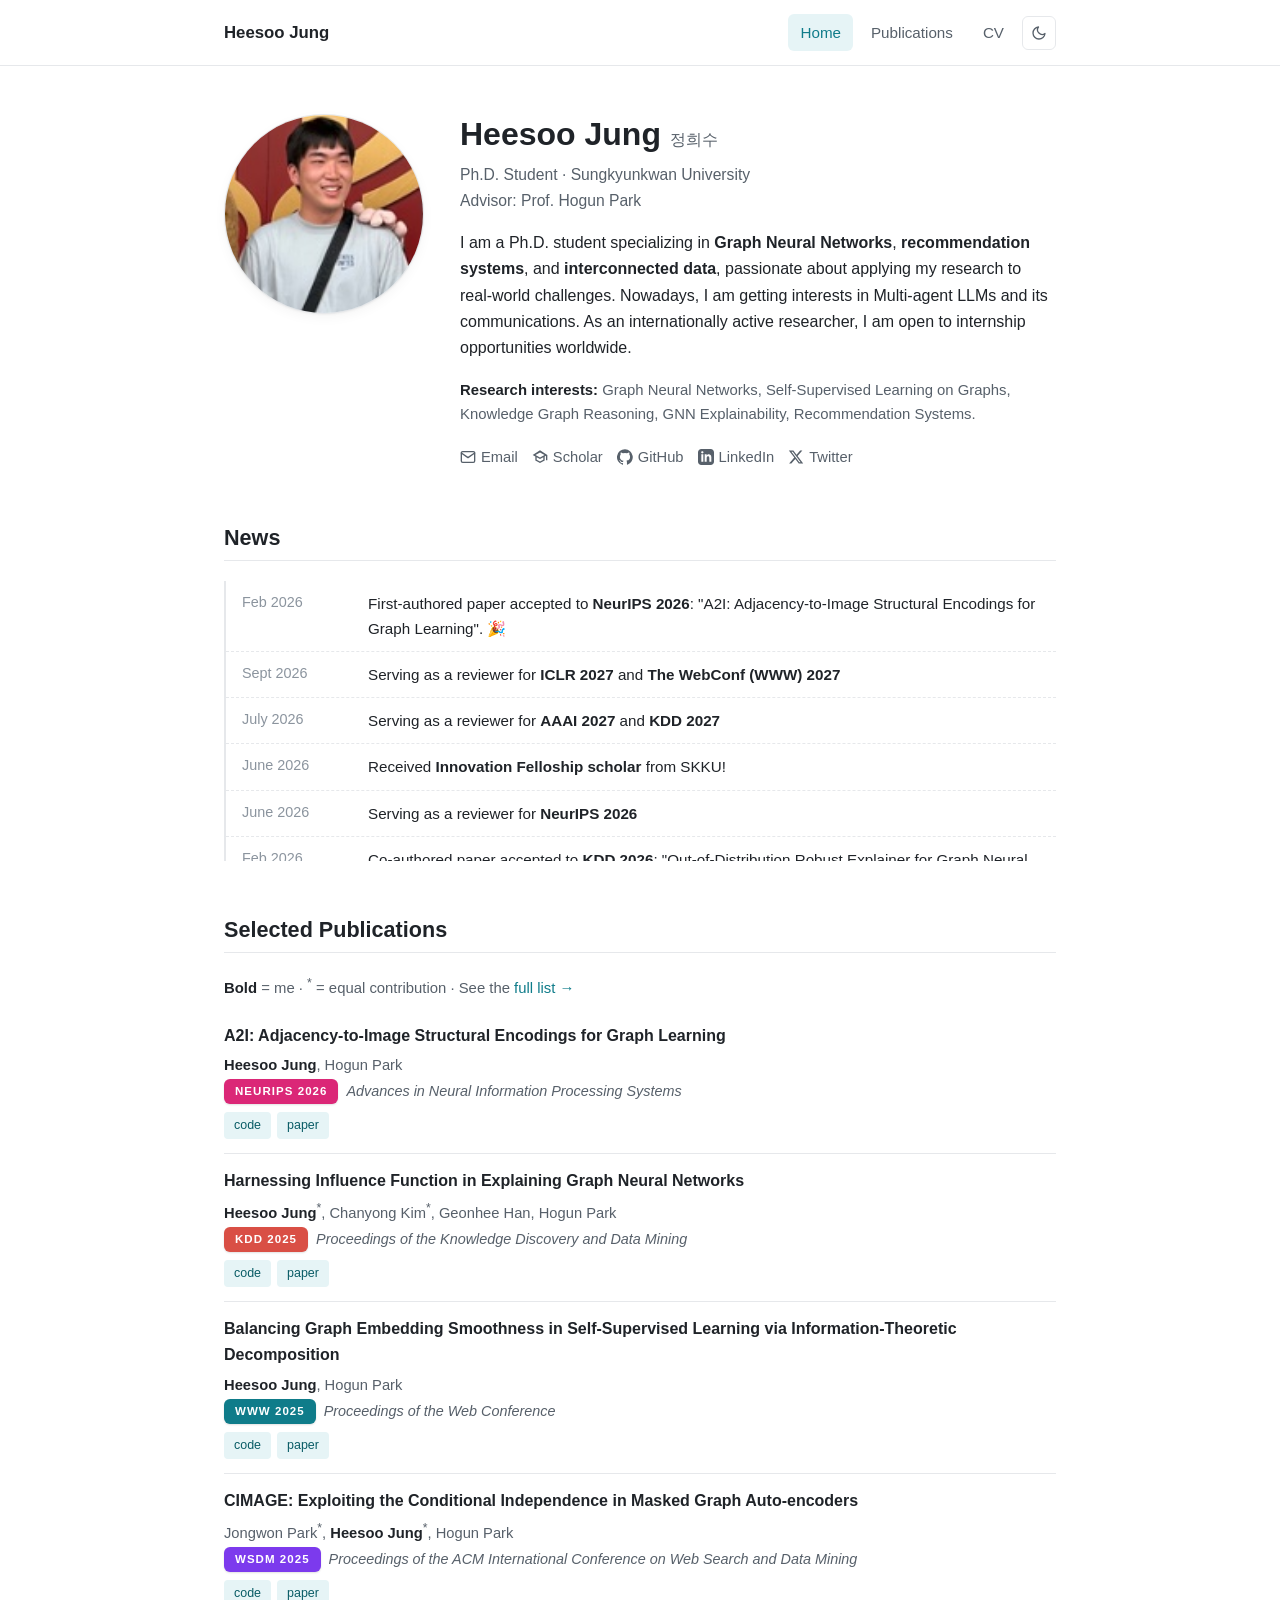
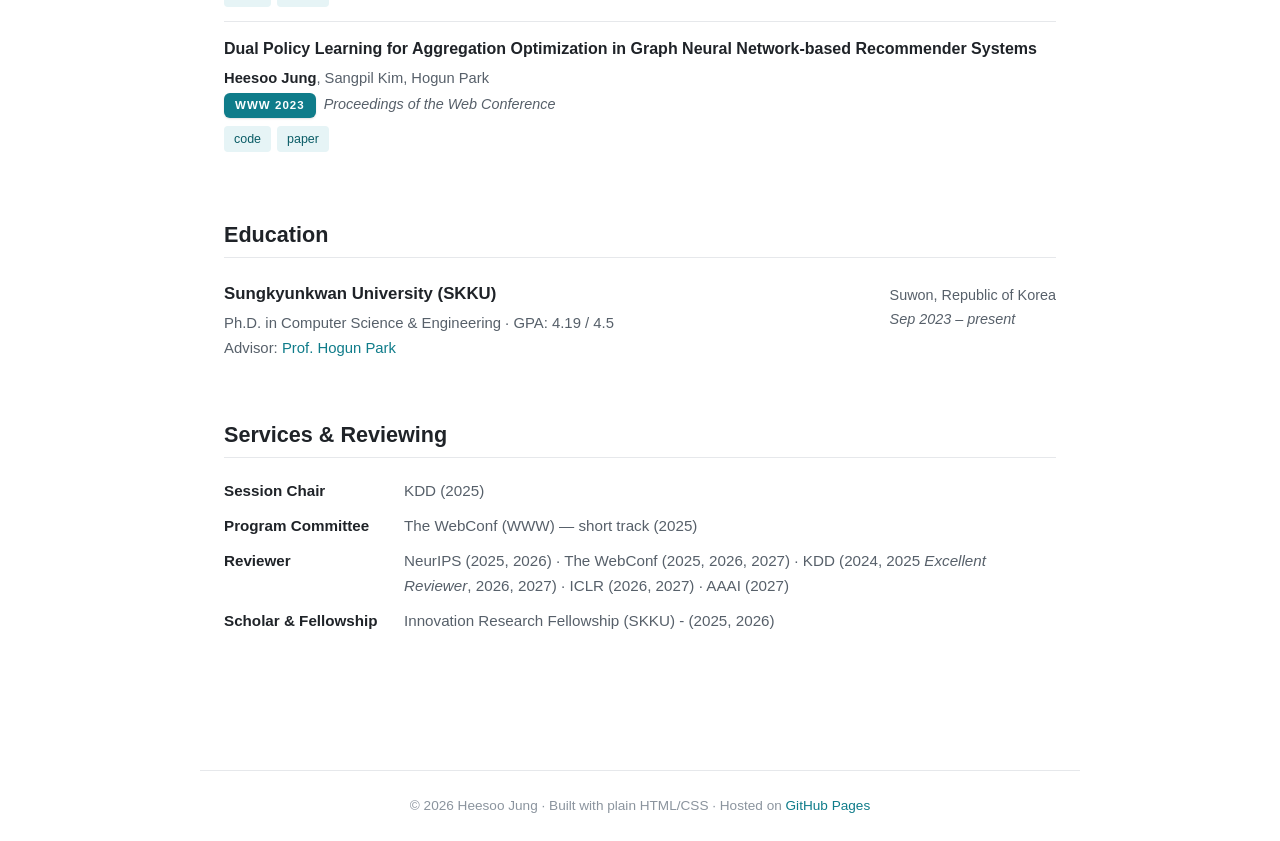
==== commit 3588dc8f: "Enhance meta description and bio with new interests Updated the meta description and added interest " ====
--- a/index.html
+++ b/index.html
@@ -4,7 +4,7 @@
   <meta charset="UTF-8" />
   <meta name="viewport" content="width=device-width, initial-scale=1.0" />
   <title>Heesoo Jung</title>
-  <meta name="description" content="Heesoo Jung — Ph.D. student at Sungkyunkwan University. Research on Graph Neural Networks, recommendation systems, and interconnected data." />
+  <meta name="description" content="Heesoo Jung — Ph.D. student at Sungkyunkwan University. Research on Graph Neural Networks, recommendation systems, and interconnected data, and now interested in multi-agent LLMs." />
   <link rel="stylesheet" href="assets/css/main.css" />
   <script src="assets/js/theme.js"></script>
   <!-- Favicon (replace with your own) -->
@@ -45,7 +45,7 @@
         <p class="hero-bio">
           I am a Ph.D. student specializing in <strong>Graph Neural Networks</strong>,
           <strong>recommendation systems</strong>, and <strong>interconnected data</strong>,
-          passionate about applying my research to real-world challenges. As an internationally
+          passionate about applying my research to real-world challenges. Nowadays, I am getting interests in Multi-agent LLMs and its communications. As an internationally
           active researcher, I am open to internship opportunities worldwide.
         </p>
 
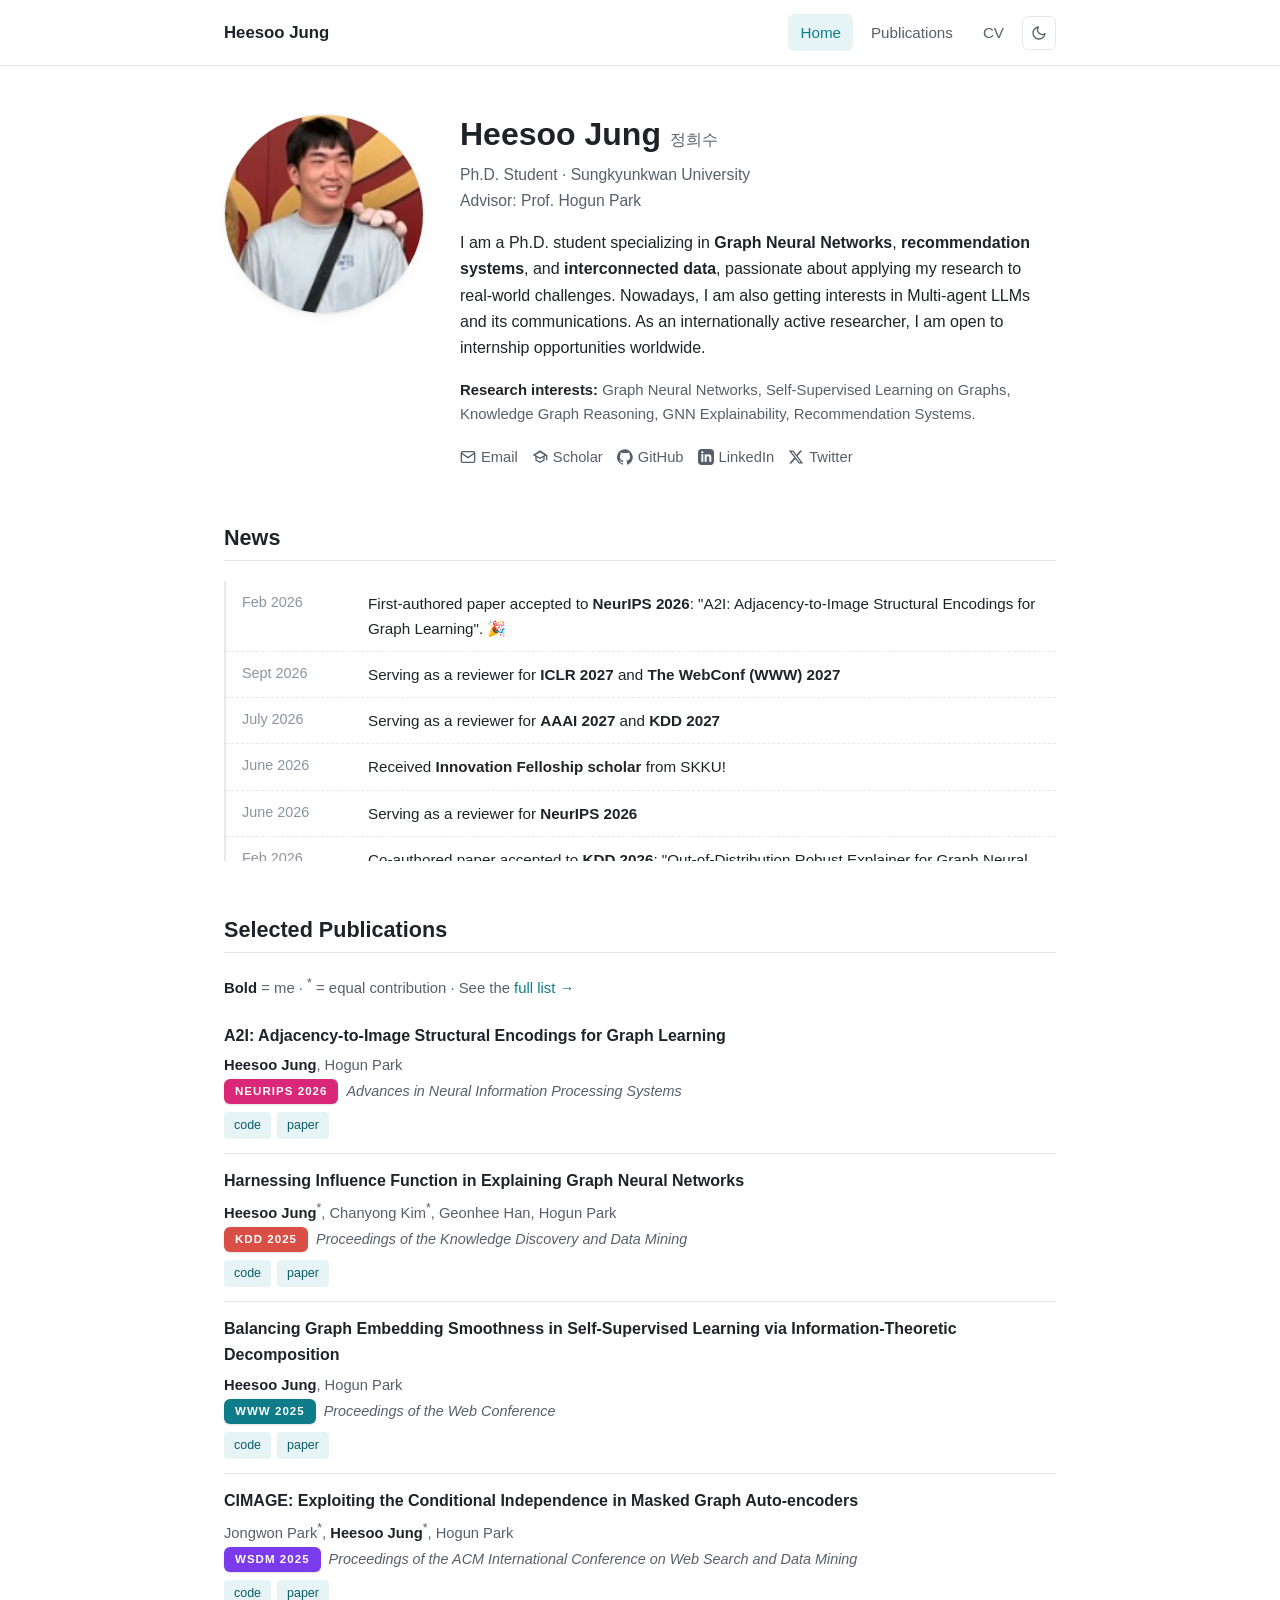
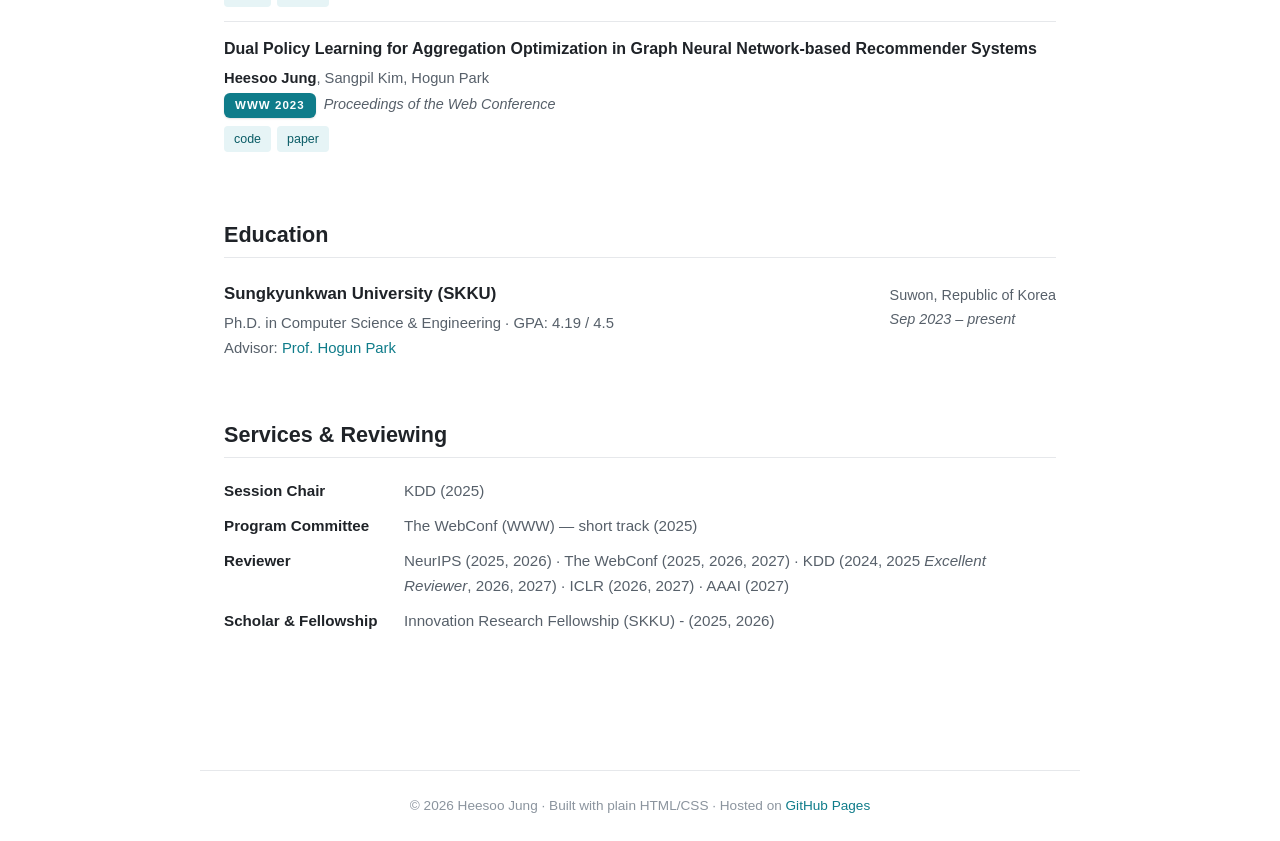
==== commit 1d673942: "Improve bio text for clarity Updated text to include 'also' for clarity." ====
--- a/index.html
+++ b/index.html
@@ -45,7 +45,7 @@
         <p class="hero-bio">
           I am a Ph.D. student specializing in <strong>Graph Neural Networks</strong>,
           <strong>recommendation systems</strong>, and <strong>interconnected data</strong>,
-          passionate about applying my research to real-world challenges. Nowadays, I am getting interests in Multi-agent LLMs and its communications. As an internationally
+          passionate about applying my research to real-world challenges. Nowadays, I am also getting interests in Multi-agent LLMs and its communications. As an internationally
           active researcher, I am open to internship opportunities worldwide.
         </p>
 
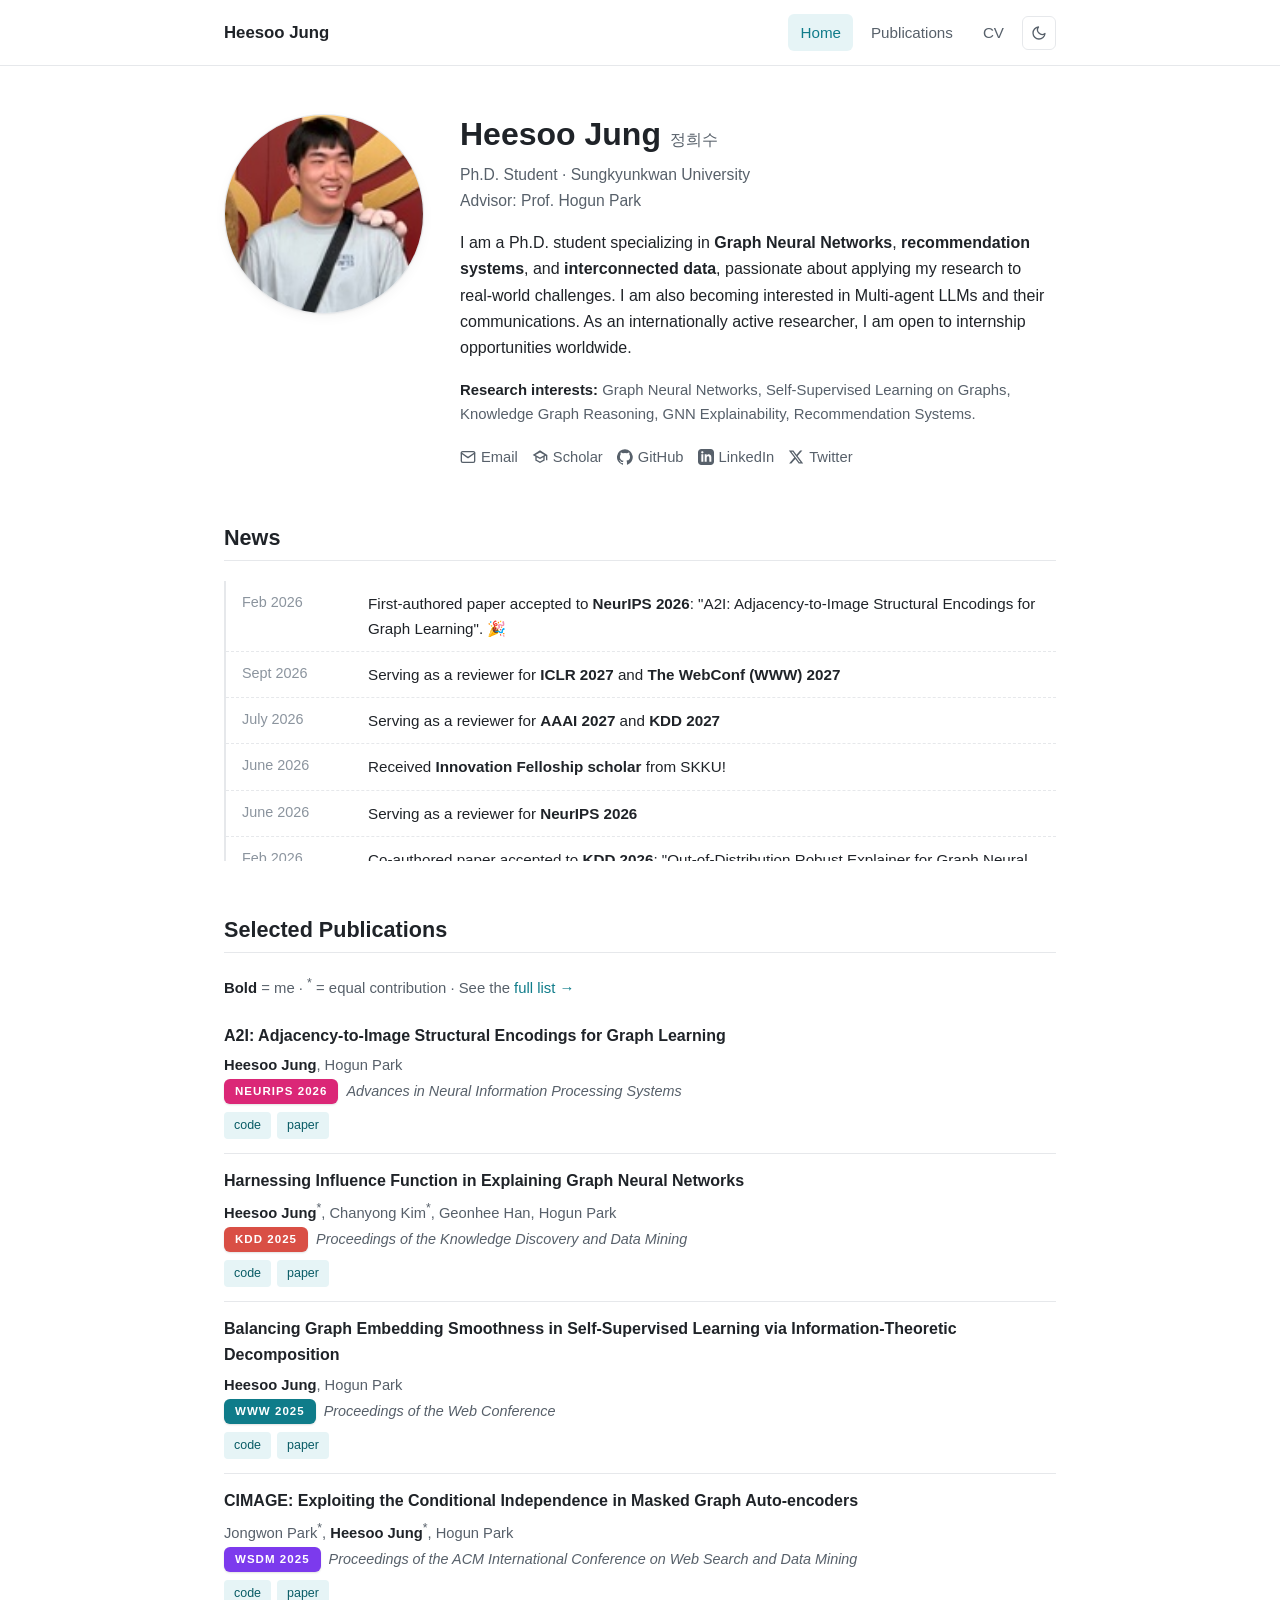
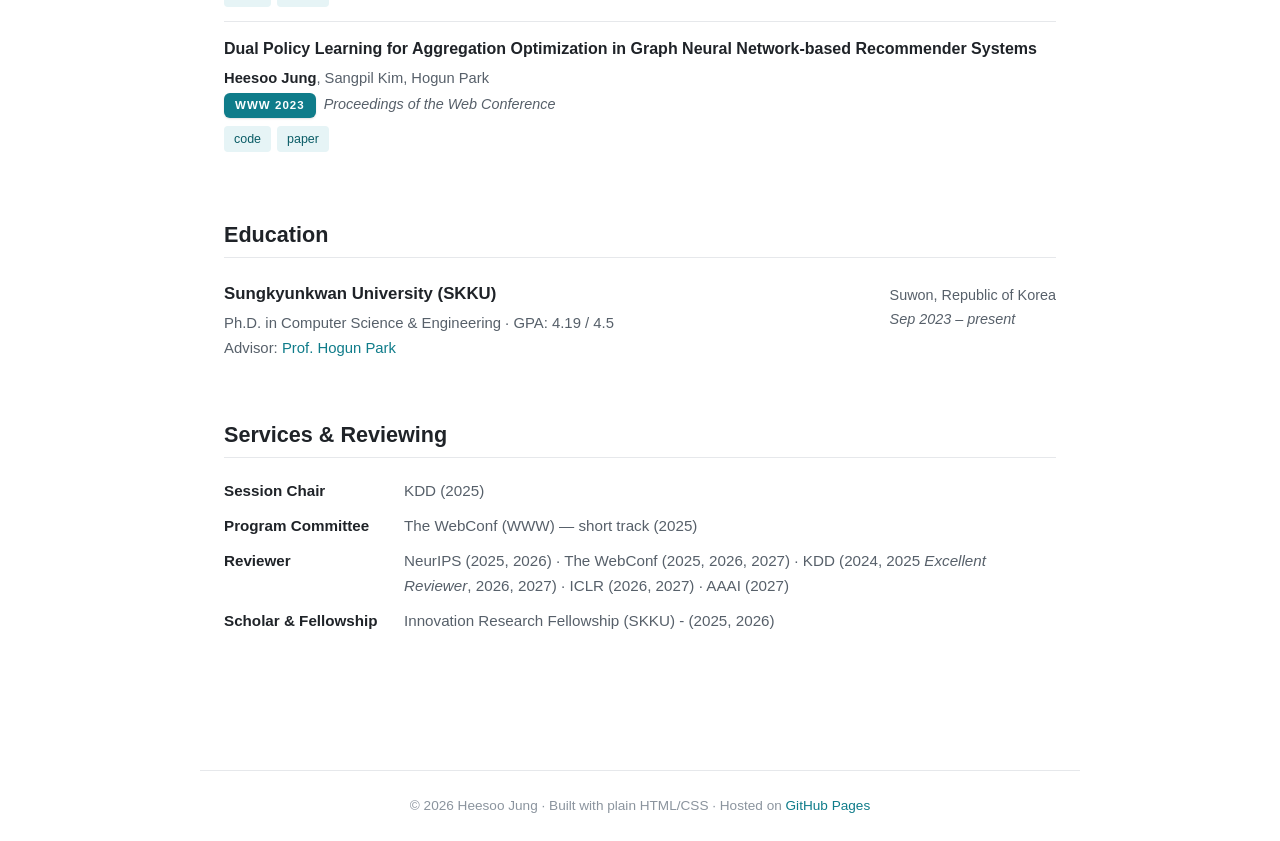
==== commit 4dc7ef47: "Update bio text for improved readability Rephrase sentence for clarity and conciseness." ====
--- a/index.html
+++ b/index.html
@@ -45,7 +45,7 @@
         <p class="hero-bio">
           I am a Ph.D. student specializing in <strong>Graph Neural Networks</strong>,
           <strong>recommendation systems</strong>, and <strong>interconnected data</strong>,
-          passionate about applying my research to real-world challenges. Nowadays, I am also getting interests in Multi-agent LLMs and its communications. As an internationally
+          passionate about applying my research to real-world challenges. I am also becoming interested in Multi-agent LLMs and their communications. As an internationally
           active researcher, I am open to internship opportunities worldwide.
         </p>
 
